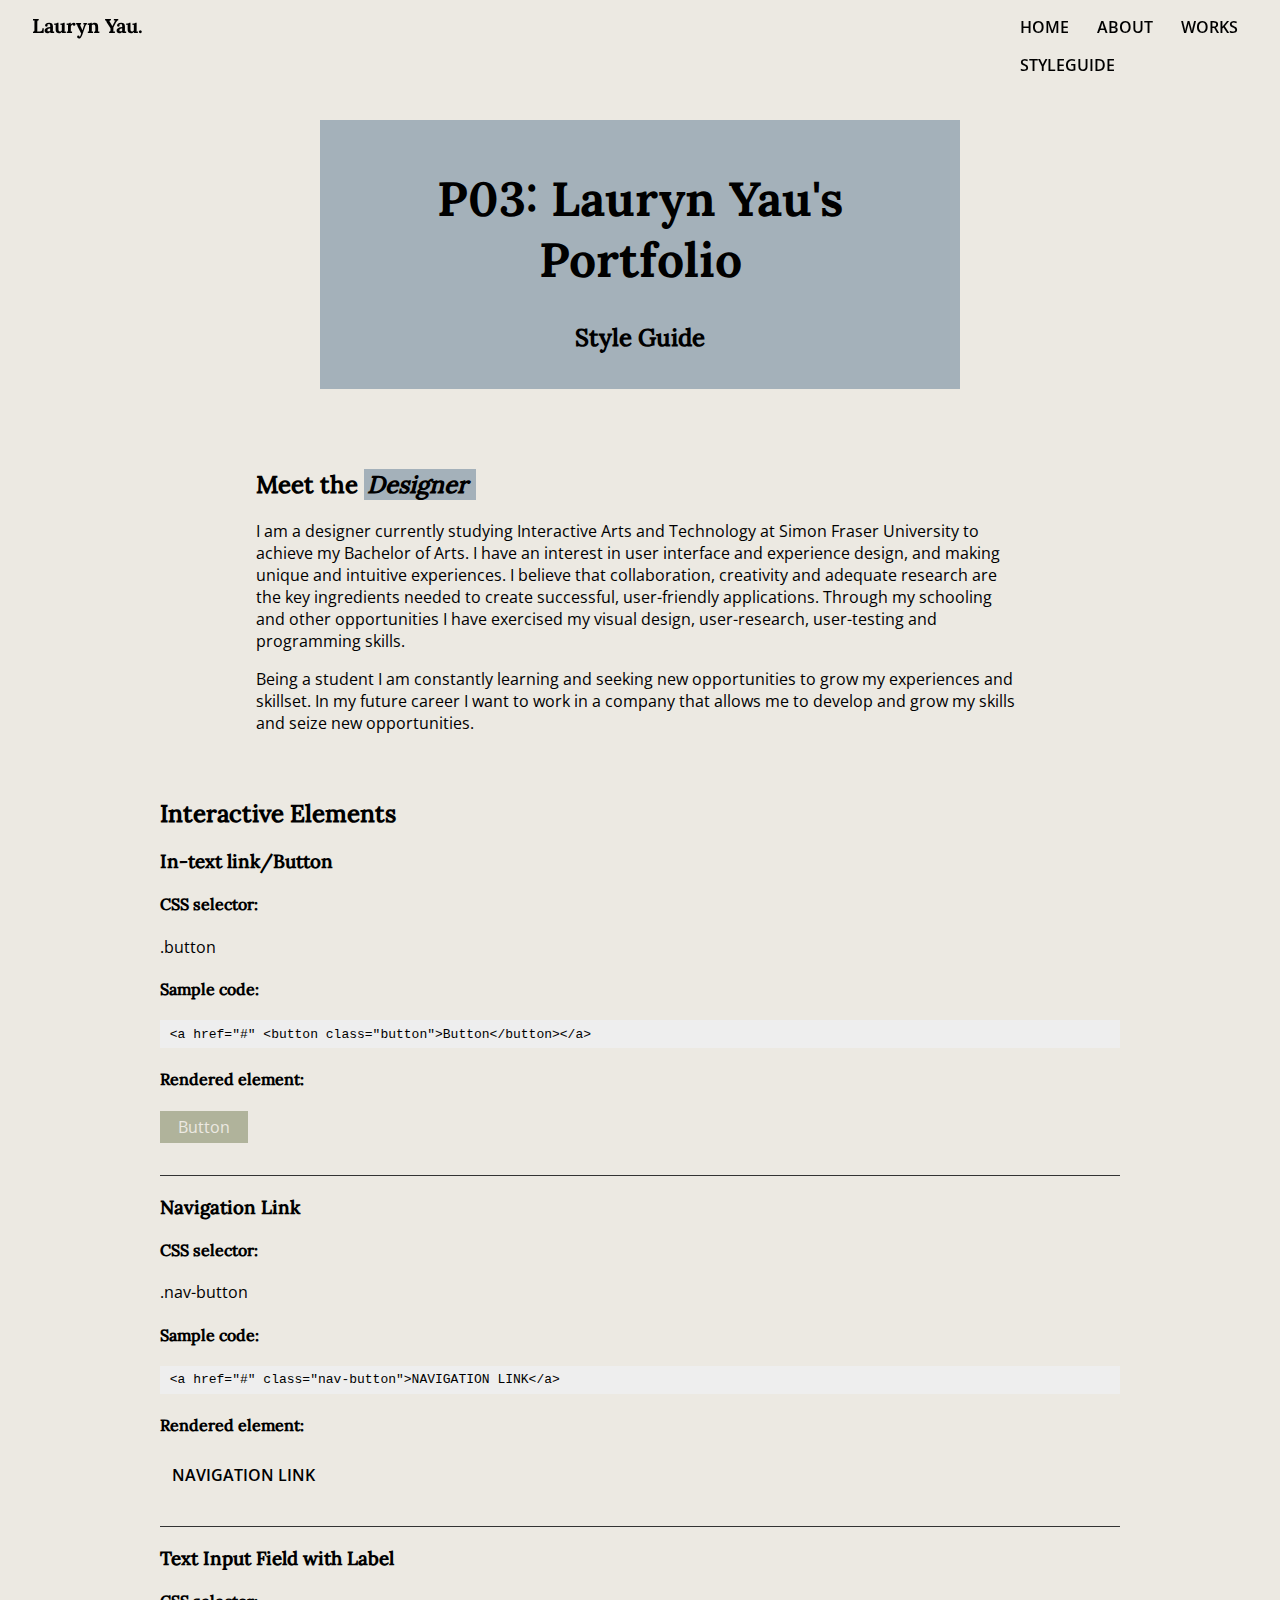
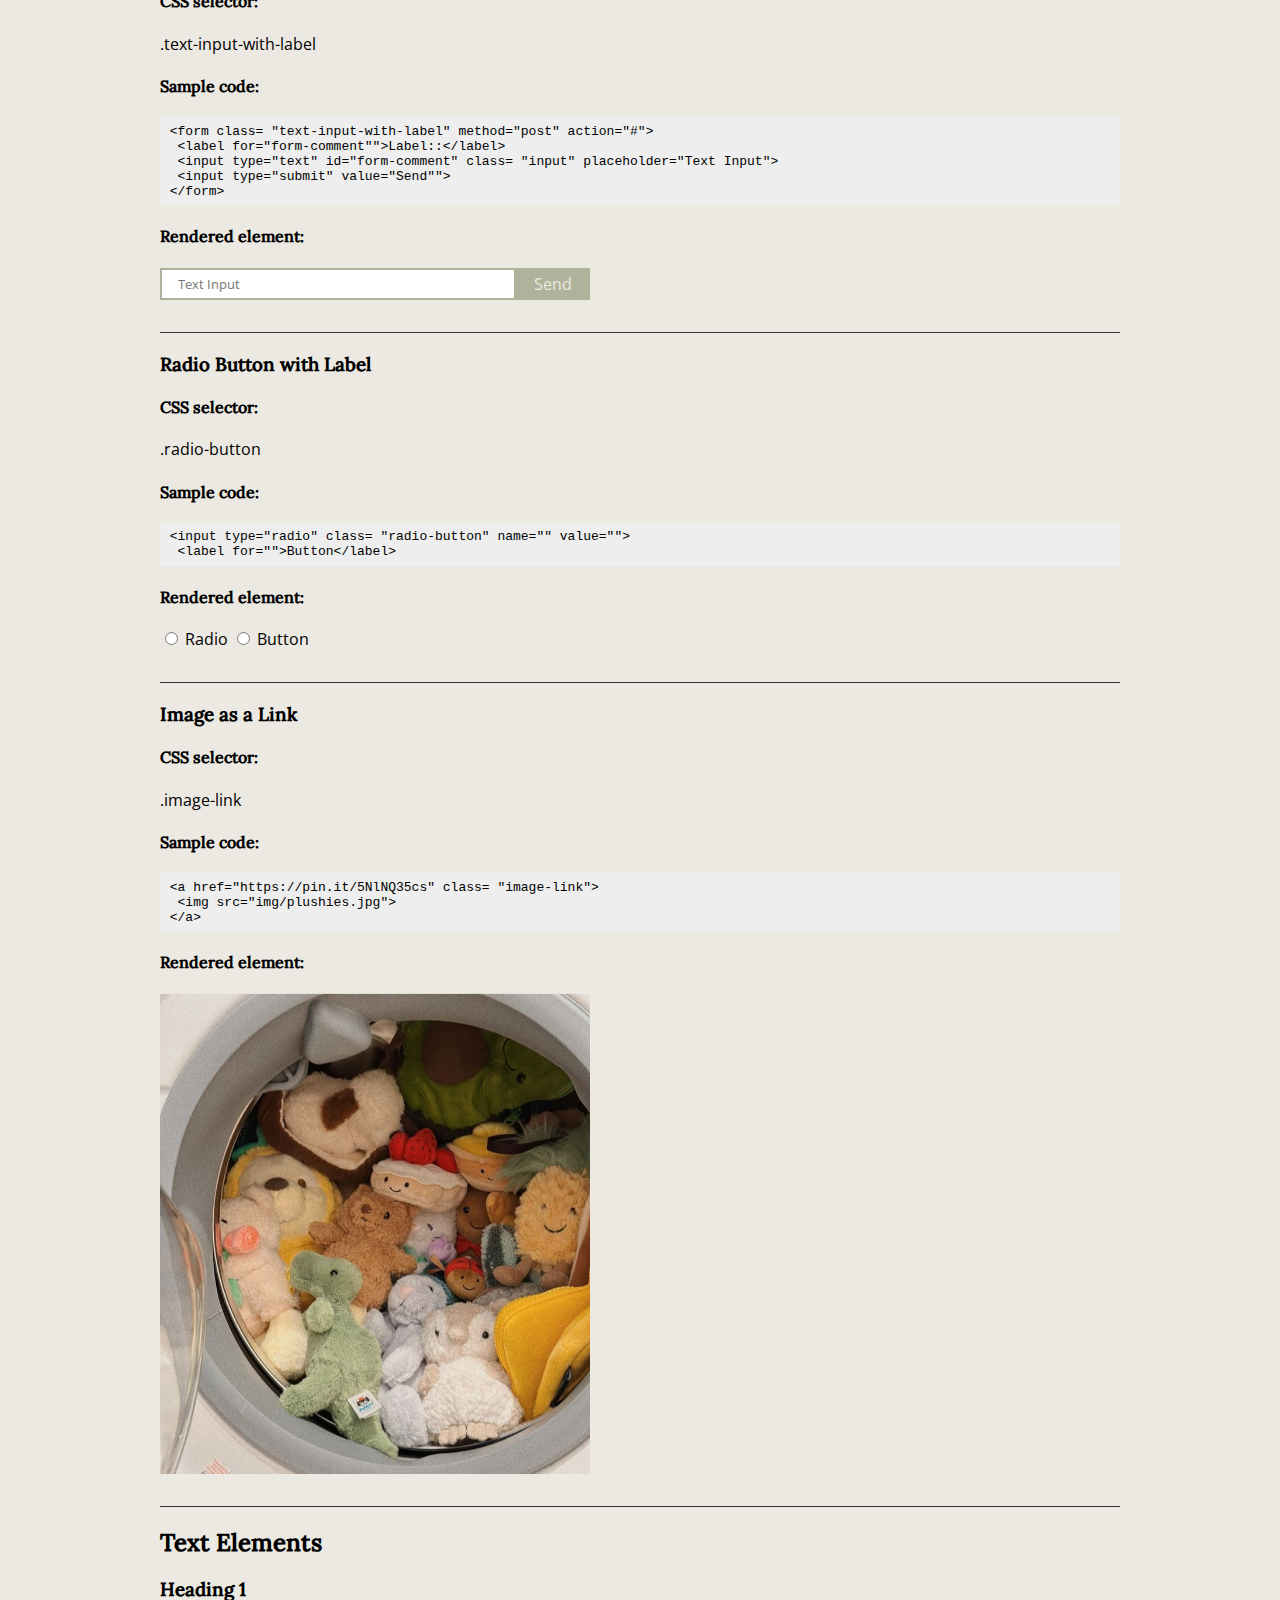
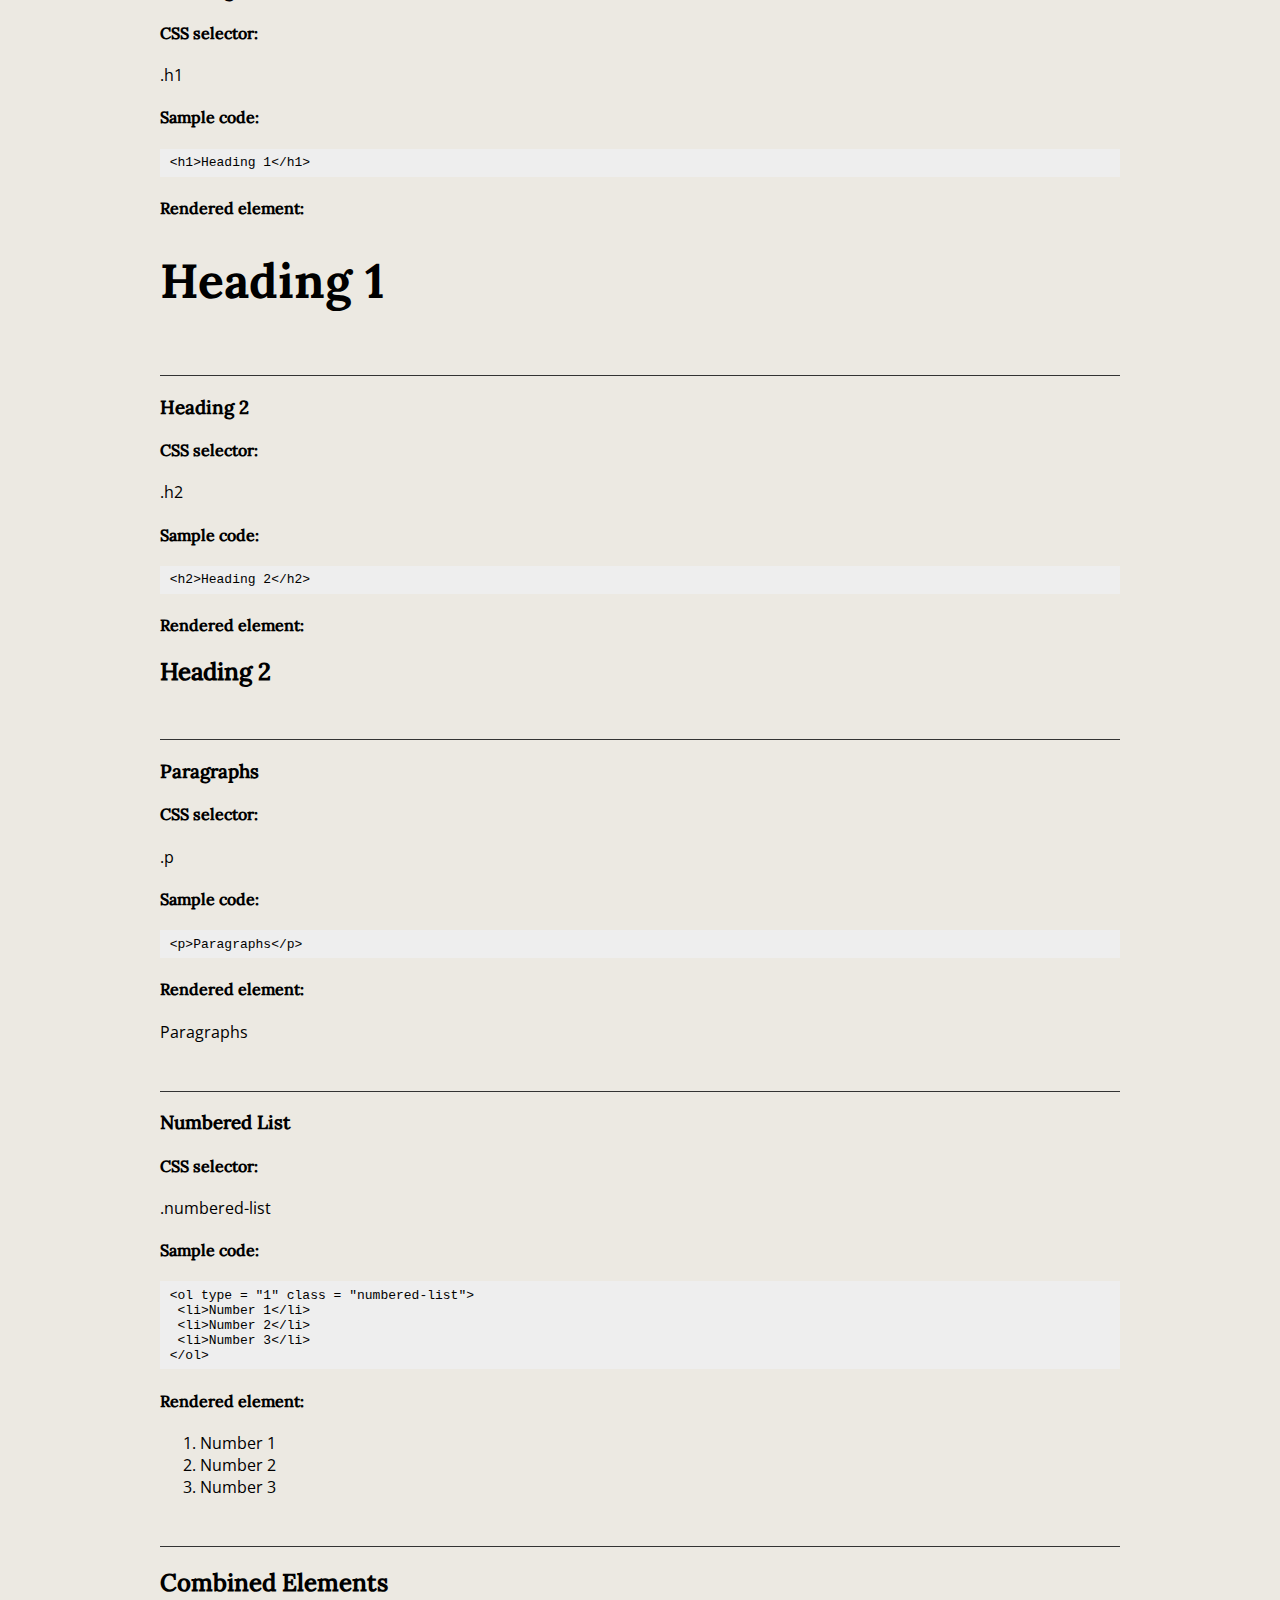
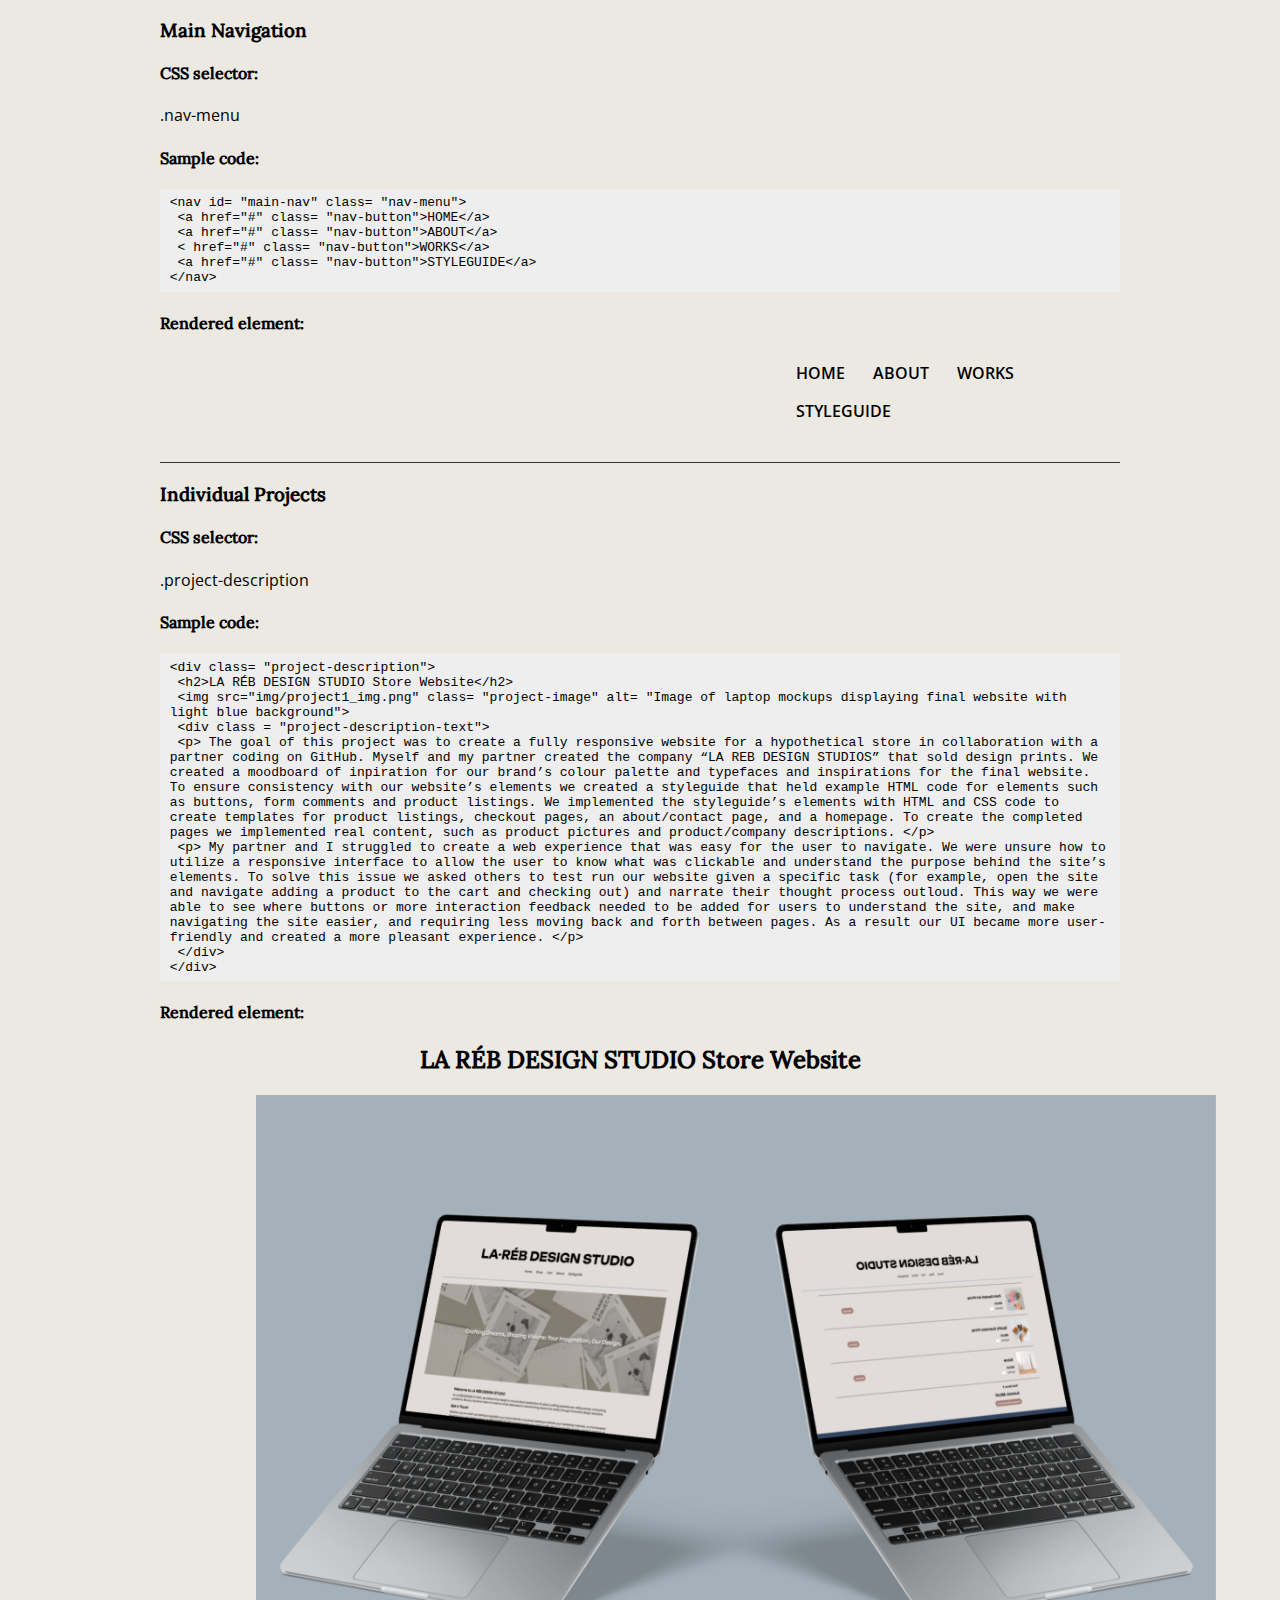
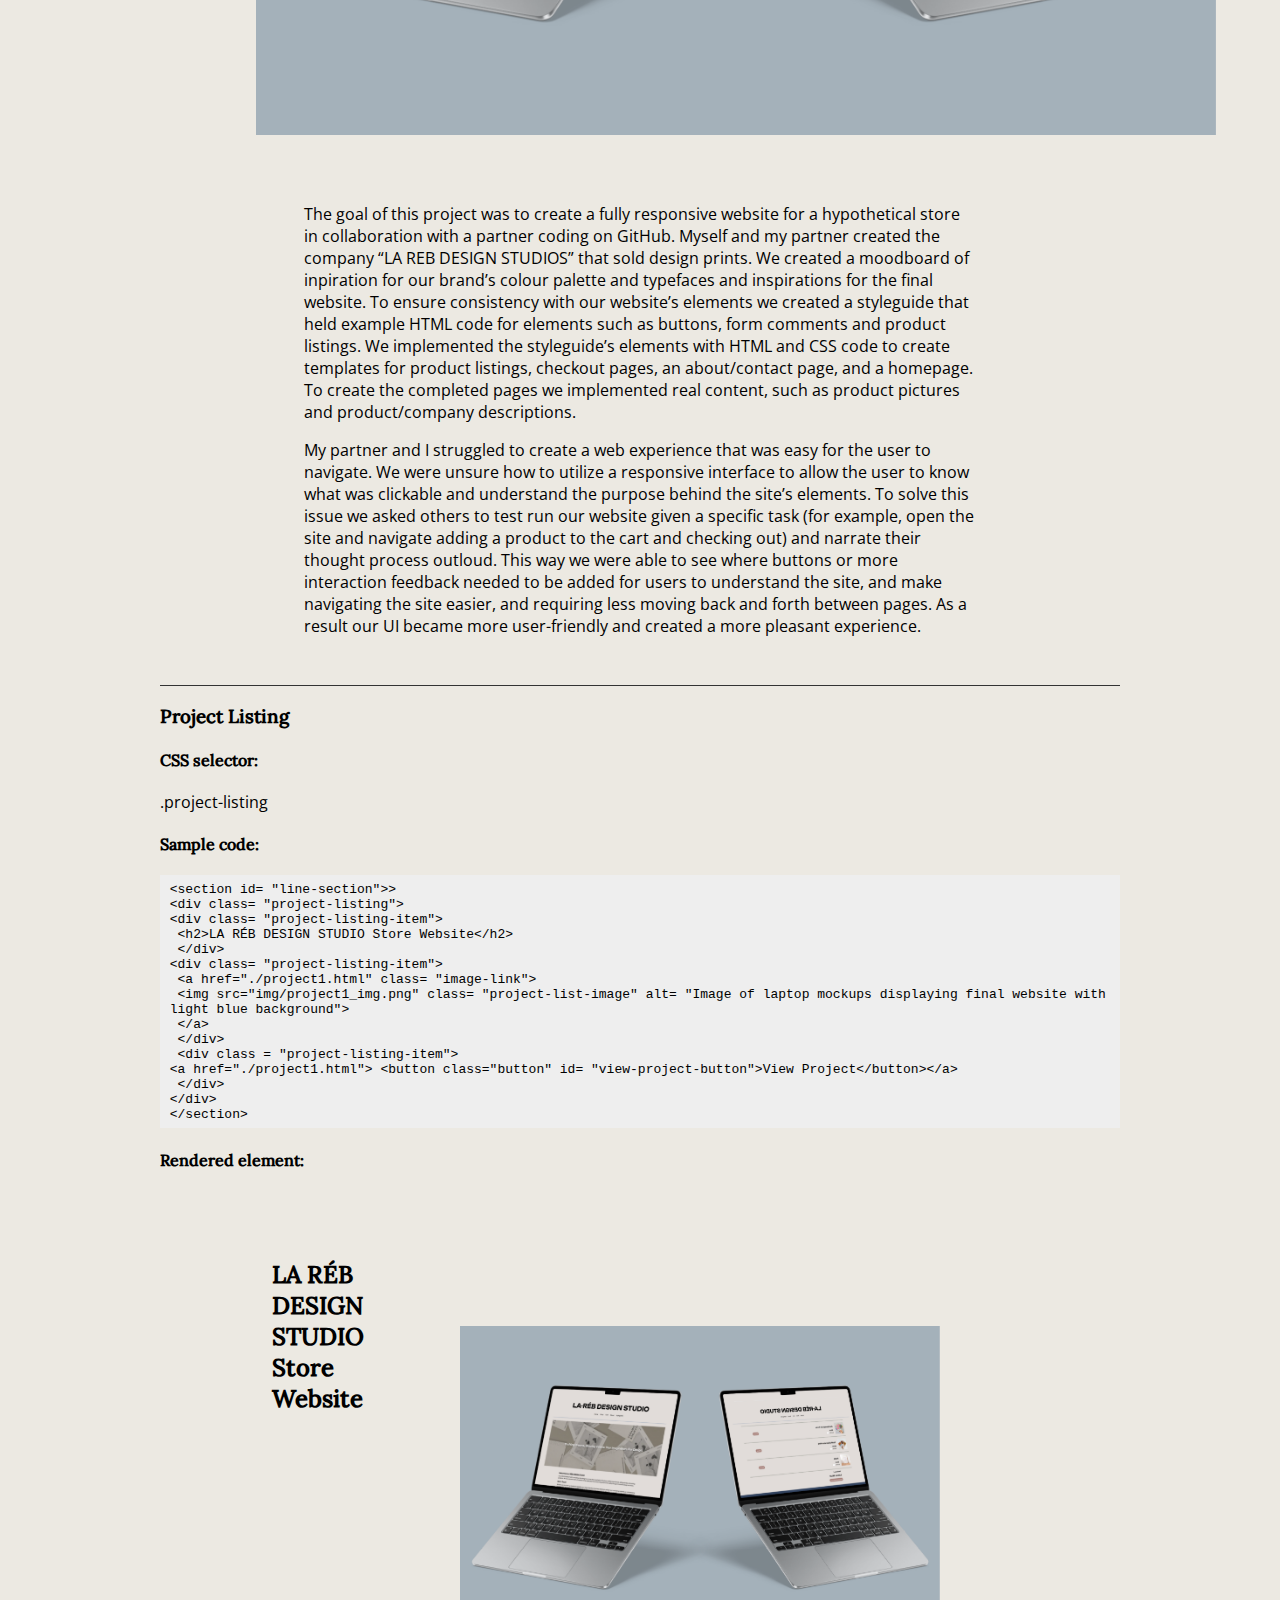
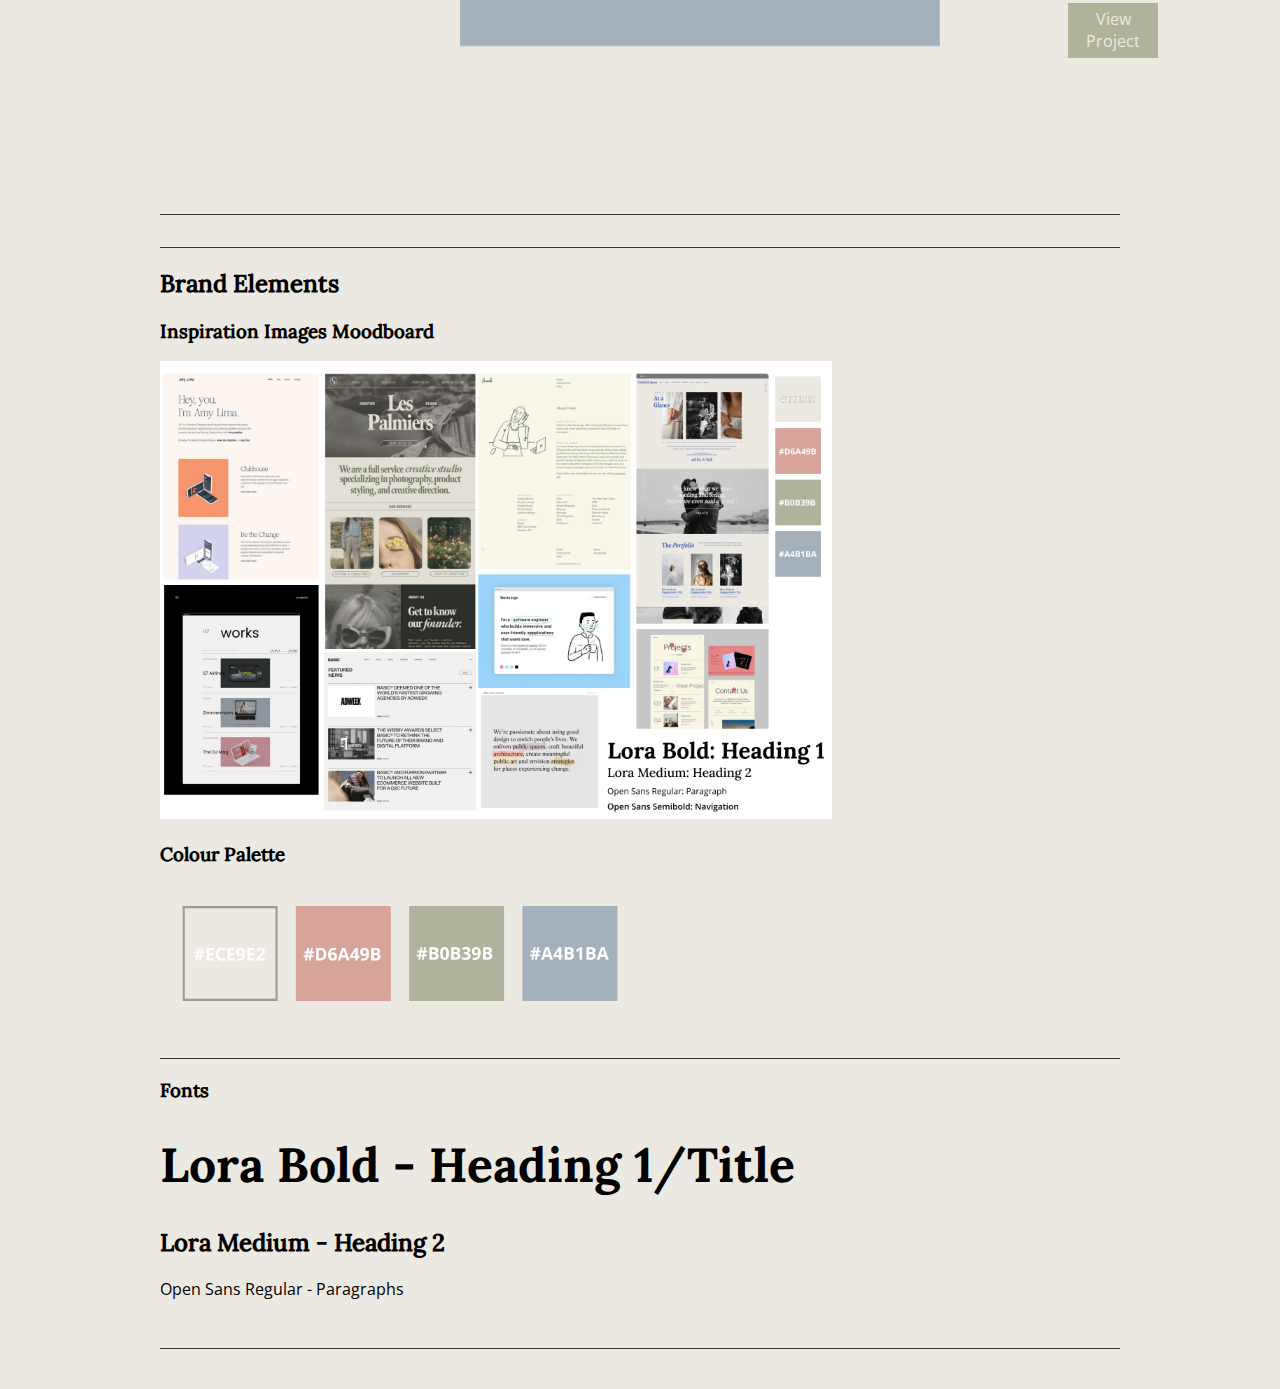
==== P03/index.html @ 173f7eaf "Uploaded completed portfolio for Check-In 1" ====
<!DOCTYPE html>

<html lang="en" xml:lang="en">

  <head>

    <meta charset="utf-8">
    <title>P03: Lauryn Yau's Styleguide</title>


    <link href="css/main.css" rel="stylesheet">
    <link href="css/fonts.css" rel="stylesheet">


  </head>

  <body>
    <header>
      <!-- Navigation, menu header -->
      <section class= "header-texts">
      <h1 class= "header-name"> Lauryn Yau.</h1>
      <nav class= "nav-menu">
        <a href="./homepage.html" class= "nav-button">HOME</a>
        <a href="./about.html" class= "nav-button">ABOUT</a>
        <a href="./project-listings.html" class= "nav-button">WORKS</a>
        <a href="./index.html" class= "nav-button">STYLEGUIDE</a>
      </nav>
      </section>

    </header>

    <div id= "title">
      <h1>P03: Lauryn Yau's Portfolio</h1>
      <h2>Style Guide</h2>
    </div>



<!-- About section (content starts) -->
<section id="about">
<h2>Meet the <mark><i>Designer</i></mark></h2>
  <p>
    I am a designer currently studying Interactive Arts and Technology at Simon Fraser University to achieve my Bachelor of Arts. I have an interest in user
    interface and experience design, and making unique and intuitive experiences. I believe that collaboration, creativity and
    adequate research are the key ingredients needed to create successful, user-friendly applications. Through my schooling and
    other opportunities I have exercised my visual design, user-research, user-testing and programming skills.
    </p>
    <p>
    Being a student I am constantly learning and seeking new opportunities to grow my experiences and skillset. In my
    future career I want to work in a company that allows me to develop and grow my skills and seize new opportunities.
  </p>

</section>

<!-- INTERACTIVE ELEMENTS SECTION // -->

    <section id="interactive_elements">
      <h2>Interactive Elements</h2>

<!-- in-text link -->
      <section id= "line-section" class= "element">
        <h3>In-text link/Button</h3>
        <h4>CSS selector:</h4>
        <p>.button</p>
        <h4>Sample code:</h4>
        <code>&lt;a href="#" &lt;button class="button"&gt;Button&lt;/button&gt;&lt;/a&gt;</code>

        <h4>Rendered element:</h4>
        <a href="#"> <button class="button">Button</button></a>

      </section>


<!-- navigation link -->
      <section id= "line-section" class= "element">

        <h3>Navigation Link</h3>

        <h4>CSS selector:</h4>
        <p>.nav-button</p>

        <h4>Sample code:</h4>
        <code>&lt;a href="#" class="nav-button"&gt;NAVIGATION LINK&lt;/a&gt;</code>

        <h4>Rendered element:</h4>
        <a href="#" class= "nav-button">NAVIGATION LINK</a>

      </section>

<!-- submit/reset buttons -->
      <!-- <section id= "line-section" class= "element">
        <h3>Submit/Reset Buttons</h3>

        <h4>CSS selector:</h4>
        <p>.button</p>
        <p>.button</p>

        <h4>Sample code:</h4>
        <code>&lt;a href="#" class="button"&gt;Submit&lt;/a&gt;</code>

        <h4>Rendered element:</h4>
        <a href="#" class= "button">Submit</a>
        <a href="#" class= "button">Reset</a>

      </section> -->

<!-- text input with submit button and label -->
      <section id= "line-section" class= "element">
        <h3>Text Input Field with Label</h3>

        <h4>CSS selector:</h4>
        <p>.text-input-with-label</p>

        <h4>Sample code:</h4>
        <code>
          &lt;form class= "text-input-with-label" method="post" action="#"&gt;
            <br>
            &nbsp;&lt;label for="form-comment""&gt;Label::&lt;/label&gt;
            <br>
            &nbsp;&lt;input type="text" id="form-comment" class= "input" placeholder="Text Input"&gt;
            <br>
            &nbsp;&lt;input type="submit" value="Send""&gt;
            <br>
          &lt;/form&gt;
      </code>


        <h4>Rendered element:</h4>
        <!-- <label for="form-comment">Leave Us a Comment:</label> -->
        <form class= "text-input" method="post" action="#">
          <input type="text" name="form-comment" class= "input" placeholder="Text Input">
          <input type="submit" class= "button" id="comment-button" value="Send">
        </form>
      </section>

<!-- radio button with label -->
      <section id= "line-section" class= "element">
        <h3>Radio Button with Label</h3>

        <h4>CSS selector:</h4>
        <p>.radio-button</p>

        <h4>Sample code:</h4>
        <code>
          &lt;input type="radio" class= "radio-button" name="" value=""&gt;<br>
          &nbsp;&lt;label for=""&gt;Button&lt;/label&gt;
      </code>
        </code>

        <h4>Rendered element:</h4>
        <input type="radio" class= "radio" name="" value="">
        <label for="">Radio</label>
        <input type="radio" class= "radio" name="" value="">
        <label for="">Button</label>

      </section>

<!-- image as a link -->
      <section id= "line-section" class= "element">
        <h3>Image as a Link</h3>

          <h4>CSS selector:</h4>
          <p>.image-link</p>

          <h4>Sample code:</h4>
          <code>
            &lt;a href="https://pin.it/5NlNQ35cs" class= "image-link"&gt;
            <br>
            &nbsp;&lt;img src="img/plushies.jpg"&gt;
            <br>
            &lt;/a&gt;
          </code>

          <h4>Rendered element:</h4>
          <a href="https://pin.it/5NlNQ35cs" class= "image-link">
            <img src="img/plushies.jpg">
          </a>

      </section>


    </section>


    <!-- TEXT ELEMENTS SECTION // -->
    <section id="text_elements">
      <h2>Text Elements</h2>

      <section id= "line-section" class="element">
        <h3>Heading 1</h3>
        <h4>CSS selector:</h4>
        <p>.h1</p>

        <h4>Sample code:</h4>
        <code>&lt;h1&gt;Heading 1&lt;/h1&gt;</code>

        <h4>Rendered element:</h4>
        <h1>Heading 1</h1>

      </section>

      <section id= "line-section" class="element">
        <h3>Heading 2</h3>
        <h4>CSS selector:</h4>
        <p>.h2</p>

        <h4>Sample code:</h4>
        <code>&lt;h2&gt;Heading 2&lt;/h2&gt;</code>

        <h4>Rendered element:</h4>
        <h2>Heading 2</h2>

      </section>


      <section id= "line-section" class="element">
        <h3>Paragraphs</h3>

        <h4>CSS selector:</h4>
        <p>.p</p>

        <h4>Sample code:</h4>
        <code>&lt;p&gt;Paragraphs&lt;/p&gt;</code>

        <h4>Rendered element:</h4>
        <p>Paragraphs</p>
      </section>

    <section id= "line-section" class="element">
      <h3>Numbered List</h3>

      <h4>CSS selector:</h4>
      <p>.numbered-list</p>

      <h4>Sample code:</h4>
      <code>
        &lt;ol type = "1" class = "numbered-list"&gt;
        <br>
        &nbsp;&lt;li&gt;Number 1&lt;/li&gt;
        <br>
        &nbsp;&lt;li&gt;Number 2&lt;/li&gt;
        <br>
        &nbsp;&lt;li&gt;Number 3&lt;/li&gt;
        <br>
        &lt;/ol&gt;
      </code>

      <h4>Rendered element:</h4>
      <ol type = "1" class = "numbered-list">
        <li>Number 1</li>
        <li>Number 2</li>
        <li>Number 3</li>
      </ol>

    </section>

  </section>
    <!-- // TEXT ELEMENTS SECTION -->


    <!-- COMBINED ELEMENTS SECTION // -->

    <section id="combined_elements">
      <h2>Combined Elements</h2>

    <!-- Your main navigation (i.e. a collection of the 'navigation link' items) -->
      <section id= "line-section" class="element">
        <h3>Main Navigation</h3>
        <h4>CSS selector:</h4>
        <p>.nav-menu</p>

        <h4>Sample code:</h4>
        <code>
          &lt;nav id= "main-nav" class= "nav-menu"&gt;
          <br>
          &nbsp;&lt;a href="#" class= "nav-button"&gt;HOME&lt;/a&gt;
          <br>
          &nbsp;&lt;a href="#" class= "nav-button"&gt;ABOUT&lt;/a&gt;
          <br>
          &nbsp;&lt; href="#" class= "nav-button"&gt;WORKS&lt;/a&gt;
          <br>
          &nbsp;&lt;a href="#" class= "nav-button"&gt;STYLEGUIDE&lt;/a&gt;
          <br>
          &lt;/nav&gt;
        </code>

        <h4>Rendered element:</h4>
        <nav id= "main-nav" class= "nav-menu">
          <a href="#" class= "nav-button">HOME</a>
          <a href="#" class= "nav-button">ABOUT</a>
          <a href="#" class= "nav-button">WORKS</a>
          <a href="#" class= "nav-button">STYLEGUIDE</a>
        </nav>

      </section>

      <!-- A product/service listing (i.e. a product name, image, cost, link to detailed description, etc) -->
      <section id= "line-section" class="element">
        <h3>Individual Projects</h3>

        <h4>CSS selector:</h4>
        <p>.project-description</p>

        <h4>Sample code:</h4>
        <code>

          &lt;div class= "project-description"&gt;
          <br>
              &nbsp;&lt;h2&gt;LA RÉB DESIGN STUDIO Store Website&lt;/h2&gt;
            <br>
            &nbsp;&lt;img src="img/project1_img.png" class= "project-image" alt= "Image of laptop mockups displaying final website with light blue background"&gt;
            <br>
            &nbsp;&lt;div class = "project-description-text"&gt;
              <br>
              &nbsp;&lt;p&gt; The goal of this project was to create a fully responsive website for a hypothetical store in collaboration with a
                partner coding on GitHub. Myself and my partner created the company “LA REB DESIGN STUDIOS” that sold design prints. We
                created a moodboard of inpiration for our brand’s colour palette and typefaces  and inspirations for the final website.
                To ensure consistency with our website’s elements we created a styleguide that held example HTML code for elements such
                as buttons, form comments and product listings. We implemented the styleguide’s elements with HTML and CSS code to create
                templates  for product listings, checkout pages, an about/contact page, and  a homepage.  To create the completed pages
                we implemented real content, such as product pictures and product/company descriptions.&nbsp;&lt;/p&gt;
              <br>
              &nbsp;&lt;p&gt; My partner and I struggled to create a web experience that was easy for the user to navigate. We were unsure how
                to utilize a responsive interface to allow the user to know what was clickable and understand the purpose behind the
                site’s elements. To solve this issue we asked others to test run our website given a specific task (for example, open
                the site and navigate adding a product to the cart and checking out) and narrate their thought process outloud.
                This way we were able to see where buttons or more interaction feedback needed to be added for users to understand
                the site, and make navigating the site easier, and requiring less moving back and forth between pages. As a result
                our UI became more user-friendly and created a more pleasant experience.&nbsp;&lt;/p&gt;
                <br>
                &nbsp;&lt;/div&gt;
                <br>
              &lt;/div&gt;

          </div>

        </code>

        <h4>Rendered element:</h4>
        <div class= "project-description">
          <h2>LA RÉB DESIGN STUDIO Store Website</h2>
          <img src="img/project1_img.png" class= "project-image" alt= "Image of laptop mockups displaying final website with light blue background">
        <div class= "project-description-text">
            <p > The goal of this project was to create a fully responsive website for a hypothetical store in collaboration with a
              partner coding on GitHub. Myself and my partner created the company “LA REB DESIGN STUDIOS” that sold design prints. We
              created a moodboard of inpiration for our brand’s colour palette and typefaces  and inspirations for the final website.
              To ensure consistency with our website’s elements we created a styleguide that held example HTML code for elements such
              as buttons, form comments and product listings. We implemented the styleguide’s elements with HTML and CSS code to create
              templates  for product listings, checkout pages, an about/contact page, and  a homepage.  To create the completed pages
              we implemented real content, such as product pictures and product/company descriptions.
            </p>
            <p > My partner and I struggled to create a web experience that was easy for the user to navigate. We were unsure how
              to utilize a responsive interface to allow the user to know what was clickable and understand the purpose behind the
              site’s elements. To solve this issue we asked others to test run our website given a specific task (for example, open
              the site and navigate adding a product to the cart and checking out) and narrate their thought process outloud.
              This way we were able to see where buttons or more interaction feedback needed to be added for users to understand
              the site, and make navigating the site easier, and requiring less moving back and forth between pages. As a result
              our UI became more user-friendly and created a more pleasant experience.
            </p>
          </div>
        </div>

      </section>

      <section id= "line-section" class="element">
        <h3>Project Listing</h3>

        <h4>CSS selector:</h4>
        <p>.project-listing</p>

        <h4>Sample code:</h4>
        <code>
          &lt;section id= "line-section">&gt;
          <br>
          &lt;div class= "project-listing"&gt;
          <br>
          &lt;div class= "project-listing-item"&gt;
          <br>
              &nbsp;&lt;h2&gt;LA RÉB DESIGN STUDIO Store Website&lt;/h2&gt;
            <br>
            &nbsp;&lt;/div&gt;
            <br>
            &lt;div class= "project-listing-item"&gt;
            <br>
              &nbsp;&lt;a href="./project1.html" class= "image-link"&gt;
            <br>
            &nbsp;&lt;img src="img/project1_img.png" class= "project-list-image" alt= "Image of laptop mockups displaying final website with light blue background"&gt;
            <br>
            &nbsp;&lt;/a&gt;
            <br>
            &nbsp;&lt;/div&gt;
            <br>
            &nbsp;&lt;div class = "project-listing-item"&gt;
              <br>
              &lt;a href="./project1.html"&gt; &lt;button class="button" id= "view-project-button"&gt;View Project&lt;/button&gt;&lt;/a&gt;
                <br>
                &nbsp;&lt;/div&gt;
                <br>
              &lt;/div&gt;
              <br>
              &lt;/section&gt;

          </div>

        </code>

        <h4>Rendered element:</h4>
        <section id= "line-section">
          <div class= "project-listing">
            <div class= "project-listing-item">
            <h2 id= "project-title">LA RÉB DESIGN STUDIO Store Website</h2>
          </div>
          <div class= "project-listing-item">
            <a href="./project1.html" class= "image-link">
              <img src="img/project1_img.png" class= "project-list-image" alt= "Image of laptop mockups displaying final website with light blue background">
            </a>
          </div>
          <div class = "project-listing-item">
            <a href="./project1.html"> <button class="button" id= "view-project-button">View Project</button></a>
          </div>
          </div>
        </section>


    </section>
    <!-- // COMBINED ELEMENTS SECTION -->

    <section id="brand-elements">
      <h2>Brand Elements</h2>
      <section class="element">

        <h3>Inspiration Images Moodboard</h3>
          <img src="img/inspo-moodboard.png" alt= "Moodboard of inspiration images, colour palettes and texts" class= "moodboard">

      </section>

      <section id= "line-section" class="element">

        <h3>Colour Palette</h3>
          <img src="img/colour-palette.png" alt= "Colour palette and HEX codes (cream, pastel pink, green and blue)" class= "colour-palette">

      </section>

      <section id= "line-section" class="element">

        <h3>Fonts</h3>
          <h1> Lora Bold - Heading 1/Title </h1>
          <h2> Lora Medium - Heading 2 </h2>
          <p> Open Sans Regular - Paragraphs </p>

      </section>

    </section>

  </body>
  <!-- <footer>
        <div class="footer-container">
          <div class= "footer-element">
            <h1 id="footer-title">P03: Portfolio</h1>
          </div>
      <div class="footer-element" id="nav-footer">
        <h3 id="nav-title-footer">NAVIGATION</h3>
        <nav id= "main-nav" class= "nav-menu">
          <a href="#" class= "nav-button">HOME</a>
          <a href="#" class= "nav-button">ABOUT</a>
          <a href="#" class= "nav-button">PROJECTS</a>
        </nav>
      <! </div> -->
        <!-- <div class= "footer-element" id="comment-footer">
        <form class= "text-input-with-label" method="post" action="#">
          <label for="form-comment" id="footer-comment-label">Tell Us How We're Doing:</label> <br>
          <input type="text" id="form-comment" class= "input" placeholder="Type your message here...">
          <input type="submit" class= "input-button" value="Send">
        </form>
      </div>
    </div>
  </div>
      </footer> -->

      </html>
---- P03/css/main.css ----
body {
  padding: 2rem;
  background-color: #ECE9E2;
  margin-left: 10%;
  margin-right: 10%;
}

header {
  position: fixed;
  top: 0;
  left: 0;
  right: 0;
  display: inline-block;
}

section {
  /* margin: 1em 0;
  padding: 0.5em 0;
  border-top: 1px solid #333; */
}

#line-section {
  padding-bottom: 2rem;;
  border-bottom: 1px solid #333;
}

#title {
  margin: 10rem;
  margin-top: 5rem;
  margin-bottom: 5rem;
  text-align: center;
  background-color: #A4B1BA;
  padding: 1rem;
}

h1 {
  font-family: "Lora-Bold";
  font-size: 3rem;
}

h2 {
  font-family: "Lora-Medium";
}

h3 {
  font-family: "Lora-Medium";
}

h4 {
  font-family: "Lora-Medium";
}

 p {
  margin-top: 0;
  font-family: "OpenSans";
}

mark {
  background: #A4B1BA;
  padding-right: 0.5rem;
  padding-left: 0.2rem;
}

 code {
  background-color: #EEE;
  padding: 0.5em 0.75em;
  display: block;
}


/*
  INTERACTIVE ELEMENTS -------------------
*/

.button {
    font-family: "OpenSans";
    display: inline-block;
    background-color: #B0B39B;
    color: #ECE9E2;
    padding-left: 1rem;
    padding-right: 1rem;
    padding-top: 0.2rem;
    padding-bottom: 0.2rem;
    text-decoration: none;
    transition-property: background-color;
    transition-duration: 0.5s;
    border: 0;
    font-size: 1rem;
    border: 0.15rem solid #B0B39B
}

.button:hover {
  background-color: #ECE9E2;
  color: #B0B39B;
  border: 0.15rem solid #B0B39B
}

.button:focus {
  background-color: #5A5C46;
}

/* Form/Comment Elements */

.input {
  max-width: 60rem;
  min-width: 20rem;
  font-family: "OpenSans";
  padding-left: 1rem;
  padding-right: 1rem;
  padding-top: 0.3rem;
  padding-bottom: 0.3rem;
  border: 0.15rem solid #B0B39B;
  flex:1;
  transition-property: background-color;
  transition-duration: 0.5s;
  display: block;
}

/* .input:hover {
  background-color: #B0B39B;
} */

/* .input:focus{
  outline: 0.rem solid #B0B39B;
} */

#comment-button {
  margin: 0rem;;
}

label {
  font-family: "OpenSans";
}

.text-input{
  display: flex;
  align-items: center;
  max-width: 20rem;
}

/* Styling for the navigation buttons */

.header-name {
  margin-left: 2rem;
  display: flex;
  font-size: 1.25rem;
  min-width: 9rem;
}

.nav-button {
  display: inline-block;
  padding: 0.5em 0.75em;
  color: black;
  font-family: "OpenSans-Semibold";
  /* background-color: #333; */
  border-radius: 0.25em;
  text-decoration: none;
  -webkit-transition: background-color 0.5s ease-out;
  transition: background-color 0.5s ease-out;
}

.nav-button:hover, .nav-button:focus {
  color: #999;
}

.nav-menu {
  margin-left: 65%;
  margin-top: 0.5rem;
}

.header-texts {
  display: flex;
}

/* Image Links */

.image-link {
  max-width: 50rem;
  max-height: 50rem;
}

/* Referenced from https://www.30secondsofcode.org/css/s/image-overlay-hover/ */
.image-link * {
  box-sizing: border-box;
  transition: all 0.45s ease;
}

.image-link img {
  vertical-align: top;
  backface-visibility: hidden;
  max-width: 30rem;
  max-height: 30rem;
}

.image-link:hover > img {
  opacity: 0.5;
}

.image-link:focus {
  /* Referenced from https://www.tutorialspoint.com/how-to-darken-an-image-using-css */
  filter: brightness(70%);
}

 /* Images */

 .colour-palette {
   max-width: 50%;
 }

 .moodboard {
   max-width: 70%;
 }

/*
  TEXT ELEMENTS -------------------
*/


.radio-button {
  font-family: "OpenSans";
}

li {
  font-family: "OpenSans";
}

/*
  COMBINED ELEMENTS -------------------
*/
.project-description {
  text-align: center;
}

.project-description-text {
  max-width: 60rem;
  text-align: left;
  margin-left: 15%;
  margin-right: 15%;
}

.project-image {
  margin-bottom: 4rem;
  margin-left: 10%;
  margin-right: 10%;
  width: 60rem;
  height: 40rem;
}

.project-listing {
  margin-right: 2rem;
  margin-left: 4rem;
  display: flex;
  align-items: center;
  align-self: center;
  align-content: center;
}

.project-listing-item {
  align-items: center;
  margin: 3rem;
  display: flex;
  width: 30rem;
}

.project-list-image {
  width: 30rem;
  height: 20rem;
}

/*
  SECTION ID'S -------------------
*/

#about {
  max-width: 70rem;
  margin-bottom: 4rem;
  margin-left: 10%;
  margin-right: 10%;
}

#project-title {
  margin-bottom: 20rem;
  max-width: 10rem;
}

#view-project-button {
  margin-top: 18rem;
  margin-left: 2rem;
}
---- P03/css/fonts.css ----
@font-face {
	font-family: 'OpenSans';
	font-weight: normal;
	font-style: normal;
	src: url('../fonts/OpenSans-Regular.ttf') format('truetype');
}

@font-face {
	font-family: 'OpenSans-Semibold';
	font-weight: normal;
	font-style: normal;
	src: url('../fonts/OpenSans-SemiBold.ttf') format('truetype');
}

@font-face {
	font-family: 'Lora-Bold';
	font-weight: normal;
	font-style: normal;
	src: url('../fonts/Lora-Bold.ttf') format('truetype');
}

@font-face {
	font-family: 'Lora-Medium';
	font-weight: normal;
	font-style: normal;
	src: url('../fonts/Lora-Medium.ttf') format('truetype');
}
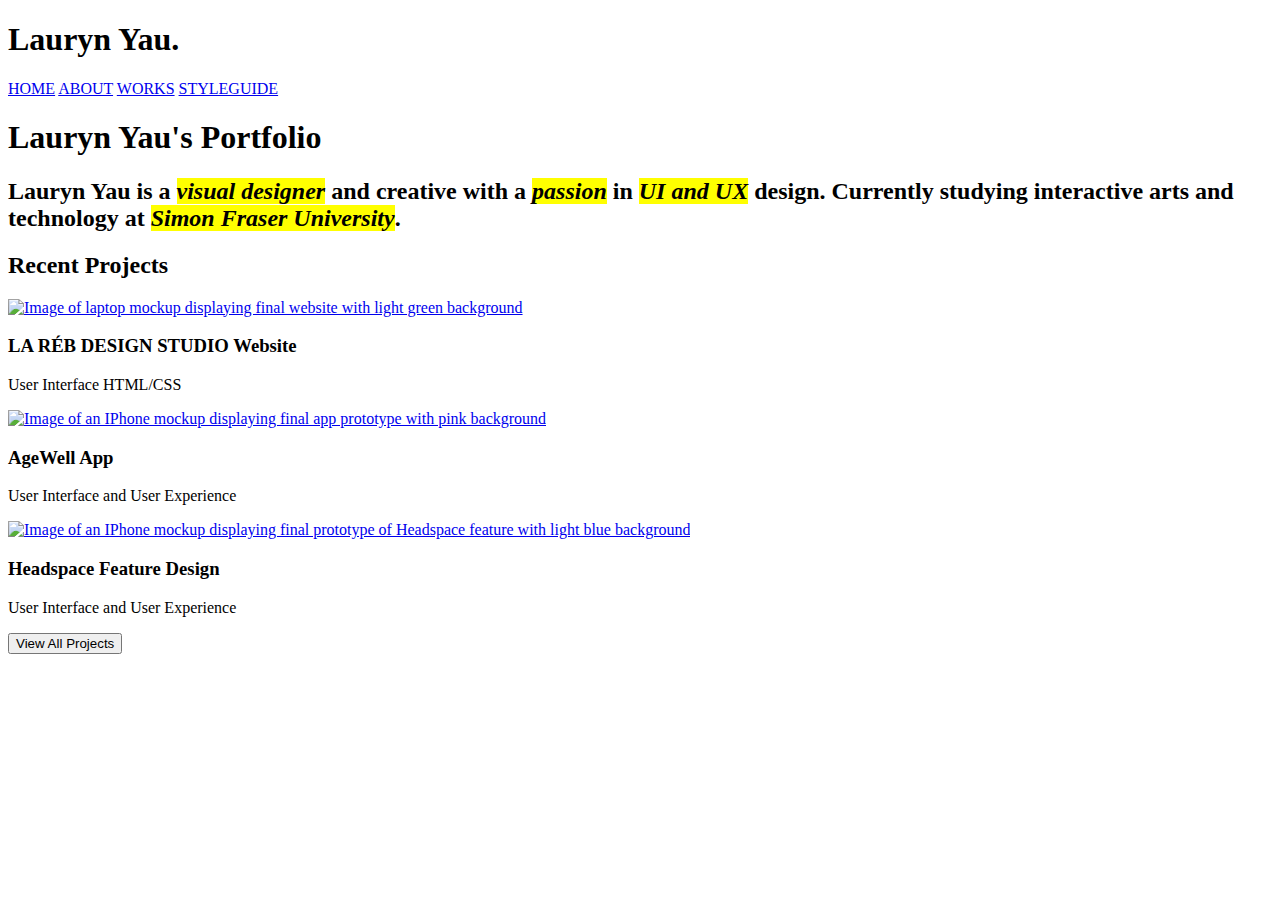
==== commit f09b1ceb: "Completed HTML files for final hand in" ====
--- a/P03/index.html
+++ b/P03/index.html
@@ -1,480 +1,78 @@
-<!DOCTYPE html>
-
-<html lang="en" xml:lang="en">
-
-  <head>
-
-    <meta charset="utf-8">
-    <title>P03: Lauryn Yau's Styleguide</title>
-
-
-    <link href="css/main.css" rel="stylesheet">
-    <link href="css/fonts.css" rel="stylesheet">
-
-
-  </head>
-
-  <body>
-    <header>
-      <!-- Navigation, menu header -->
-      <section class= "header-texts">
-      <h1 class= "header-name"> Lauryn Yau.</h1>
-      <nav class= "nav-menu">
-        <a href="./homepage.html" class= "nav-button">HOME</a>
-        <a href="./about.html" class= "nav-button">ABOUT</a>
-        <a href="./project-listings.html" class= "nav-button">WORKS</a>
-        <a href="./index.html" class= "nav-button">STYLEGUIDE</a>
-      </nav>
-      </section>
-
-    </header>
-
-    <div id= "title">
-      <h1>P03: Lauryn Yau's Portfolio</h1>
-      <h2>Style Guide</h2>
-    </div>
-
-
-
-<!-- About section (content starts) -->
-<section id="about">
-<h2>Meet the <mark><i>Designer</i></mark></h2>
-  <p>
-    I am a designer currently studying Interactive Arts and Technology at Simon Fraser University to achieve my Bachelor of Arts. I have an interest in user
-    interface and experience design, and making unique and intuitive experiences. I believe that collaboration, creativity and
-    adequate research are the key ingredients needed to create successful, user-friendly applications. Through my schooling and
-    other opportunities I have exercised my visual design, user-research, user-testing and programming skills.
-    </p>
-    <p>
-    Being a student I am constantly learning and seeking new opportunities to grow my experiences and skillset. In my
-    future career I want to work in a company that allows me to develop and grow my skills and seize new opportunities.
-  </p>
-
-</section>
-
-<!-- INTERACTIVE ELEMENTS SECTION // -->
-
-    <section id="interactive_elements">
-      <h2>Interactive Elements</h2>
-
-<!-- in-text link -->
-      <section id= "line-section" class= "element">
-        <h3>In-text link/Button</h3>
-        <h4>CSS selector:</h4>
-        <p>.button</p>
-        <h4>Sample code:</h4>
-        <code>&lt;a href="#" &lt;button class="button"&gt;Button&lt;/button&gt;&lt;/a&gt;</code>
-
-        <h4>Rendered element:</h4>
-        <a href="#"> <button class="button">Button</button></a>
-
-      </section>
-
-
-<!-- navigation link -->
-      <section id= "line-section" class= "element">
-
-        <h3>Navigation Link</h3>
-
-        <h4>CSS selector:</h4>
-        <p>.nav-button</p>
-
-        <h4>Sample code:</h4>
-        <code>&lt;a href="#" class="nav-button"&gt;NAVIGATION LINK&lt;/a&gt;</code>
-
-        <h4>Rendered element:</h4>
-        <a href="#" class= "nav-button">NAVIGATION LINK</a>
-
-      </section>
-
-<!-- submit/reset buttons -->
-      <!-- <section id= "line-section" class= "element">
-        <h3>Submit/Reset Buttons</h3>
-
-        <h4>CSS selector:</h4>
-        <p>.button</p>
-        <p>.button</p>
-
-        <h4>Sample code:</h4>
-        <code>&lt;a href="#" class="button"&gt;Submit&lt;/a&gt;</code>
-
-        <h4>Rendered element:</h4>
-        <a href="#" class= "button">Submit</a>
-        <a href="#" class= "button">Reset</a>
-
-      </section> -->
-
-<!-- text input with submit button and label -->
-      <section id= "line-section" class= "element">
-        <h3>Text Input Field with Label</h3>
-
-        <h4>CSS selector:</h4>
-        <p>.text-input-with-label</p>
-
-        <h4>Sample code:</h4>
-        <code>
-          &lt;form class= "text-input-with-label" method="post" action="#"&gt;
-            <br>
-            &nbsp;&lt;label for="form-comment""&gt;Label::&lt;/label&gt;
-            <br>
-            &nbsp;&lt;input type="text" id="form-comment" class= "input" placeholder="Text Input"&gt;
-            <br>
-            &nbsp;&lt;input type="submit" value="Send""&gt;
-            <br>
-          &lt;/form&gt;
-      </code>
-
-
-        <h4>Rendered element:</h4>
-        <!-- <label for="form-comment">Leave Us a Comment:</label> -->
-        <form class= "text-input" method="post" action="#">
-          <input type="text" name="form-comment" class= "input" placeholder="Text Input">
-          <input type="submit" class= "button" id="comment-button" value="Send">
-        </form>
-      </section>
-
-<!-- radio button with label -->
-      <section id= "line-section" class= "element">
-        <h3>Radio Button with Label</h3>
-
-        <h4>CSS selector:</h4>
-        <p>.radio-button</p>
-
-        <h4>Sample code:</h4>
-        <code>
-          &lt;input type="radio" class= "radio-button" name="" value=""&gt;<br>
-          &nbsp;&lt;label for=""&gt;Button&lt;/label&gt;
-      </code>
-        </code>
-
-        <h4>Rendered element:</h4>
-        <input type="radio" class= "radio" name="" value="">
-        <label for="">Radio</label>
-        <input type="radio" class= "radio" name="" value="">
-        <label for="">Button</label>
-
-      </section>
-
-<!-- image as a link -->
-      <section id= "line-section" class= "element">
-        <h3>Image as a Link</h3>
-
-          <h4>CSS selector:</h4>
-          <p>.image-link</p>
-
-          <h4>Sample code:</h4>
-          <code>
-            &lt;a href="https://pin.it/5NlNQ35cs" class= "image-link"&gt;
-            <br>
-            &nbsp;&lt;img src="img/plushies.jpg"&gt;
-            <br>
-            &lt;/a&gt;
-          </code>
-
-          <h4>Rendered element:</h4>
-          <a href="https://pin.it/5NlNQ35cs" class= "image-link">
-            <img src="img/plushies.jpg">
-          </a>
-
-      </section>
-
-
-    </section>
-
-
-    <!-- TEXT ELEMENTS SECTION // -->
-    <section id="text_elements">
-      <h2>Text Elements</h2>
-
-      <section id= "line-section" class="element">
-        <h3>Heading 1</h3>
-        <h4>CSS selector:</h4>
-        <p>.h1</p>
-
-        <h4>Sample code:</h4>
-        <code>&lt;h1&gt;Heading 1&lt;/h1&gt;</code>
-
-        <h4>Rendered element:</h4>
-        <h1>Heading 1</h1>
-
-      </section>
-
-      <section id= "line-section" class="element">
-        <h3>Heading 2</h3>
-        <h4>CSS selector:</h4>
-        <p>.h2</p>
-
-        <h4>Sample code:</h4>
-        <code>&lt;h2&gt;Heading 2&lt;/h2&gt;</code>
-
-        <h4>Rendered element:</h4>
-        <h2>Heading 2</h2>
-
-      </section>
-
-
-      <section id= "line-section" class="element">
-        <h3>Paragraphs</h3>
-
-        <h4>CSS selector:</h4>
-        <p>.p</p>
-
-        <h4>Sample code:</h4>
-        <code>&lt;p&gt;Paragraphs&lt;/p&gt;</code>
-
-        <h4>Rendered element:</h4>
-        <p>Paragraphs</p>
-      </section>
-
-    <section id= "line-section" class="element">
-      <h3>Numbered List</h3>
-
-      <h4>CSS selector:</h4>
-      <p>.numbered-list</p>
-
-      <h4>Sample code:</h4>
-      <code>
-        &lt;ol type = "1" class = "numbered-list"&gt;
-        <br>
-        &nbsp;&lt;li&gt;Number 1&lt;/li&gt;
-        <br>
-        &nbsp;&lt;li&gt;Number 2&lt;/li&gt;
-        <br>
-        &nbsp;&lt;li&gt;Number 3&lt;/li&gt;
-        <br>
-        &lt;/ol&gt;
-      </code>
-
-      <h4>Rendered element:</h4>
-      <ol type = "1" class = "numbered-list">
-        <li>Number 1</li>
-        <li>Number 2</li>
-        <li>Number 3</li>
-      </ol>
-
-    </section>
-
-  </section>
-    <!-- // TEXT ELEMENTS SECTION -->
-
-
-    <!-- COMBINED ELEMENTS SECTION // -->
-
-    <section id="combined_elements">
-      <h2>Combined Elements</h2>
-
-    <!-- Your main navigation (i.e. a collection of the 'navigation link' items) -->
-      <section id= "line-section" class="element">
-        <h3>Main Navigation</h3>
-        <h4>CSS selector:</h4>
-        <p>.nav-menu</p>
-
-        <h4>Sample code:</h4>
-        <code>
-          &lt;nav id= "main-nav" class= "nav-menu"&gt;
-          <br>
-          &nbsp;&lt;a href="#" class= "nav-button"&gt;HOME&lt;/a&gt;
-          <br>
-          &nbsp;&lt;a href="#" class= "nav-button"&gt;ABOUT&lt;/a&gt;
-          <br>
-          &nbsp;&lt; href="#" class= "nav-button"&gt;WORKS&lt;/a&gt;
-          <br>
-          &nbsp;&lt;a href="#" class= "nav-button"&gt;STYLEGUIDE&lt;/a&gt;
-          <br>
-          &lt;/nav&gt;
-        </code>
-
-        <h4>Rendered element:</h4>
-        <nav id= "main-nav" class= "nav-menu">
-          <a href="#" class= "nav-button">HOME</a>
-          <a href="#" class= "nav-button">ABOUT</a>
-          <a href="#" class= "nav-button">WORKS</a>
-          <a href="#" class= "nav-button">STYLEGUIDE</a>
-        </nav>
-
-      </section>
-
-      <!-- A product/service listing (i.e. a product name, image, cost, link to detailed description, etc) -->
-      <section id= "line-section" class="element">
-        <h3>Individual Projects</h3>
-
-        <h4>CSS selector:</h4>
-        <p>.project-description</p>
-
-        <h4>Sample code:</h4>
-        <code>
-
-          &lt;div class= "project-description"&gt;
-          <br>
-              &nbsp;&lt;h2&gt;LA RÉB DESIGN STUDIO Store Website&lt;/h2&gt;
-            <br>
-            &nbsp;&lt;img src="img/project1_img.png" class= "project-image" alt= "Image of laptop mockups displaying final website with light blue background"&gt;
-            <br>
-            &nbsp;&lt;div class = "project-description-text"&gt;
-              <br>
-              &nbsp;&lt;p&gt; The goal of this project was to create a fully responsive website for a hypothetical store in collaboration with a
-                partner coding on GitHub. Myself and my partner created the company “LA REB DESIGN STUDIOS” that sold design prints. We
-                created a moodboard of inpiration for our brand’s colour palette and typefaces  and inspirations for the final website.
-                To ensure consistency with our website’s elements we created a styleguide that held example HTML code for elements such
-                as buttons, form comments and product listings. We implemented the styleguide’s elements with HTML and CSS code to create
-                templates  for product listings, checkout pages, an about/contact page, and  a homepage.  To create the completed pages
-                we implemented real content, such as product pictures and product/company descriptions.&nbsp;&lt;/p&gt;
-              <br>
-              &nbsp;&lt;p&gt; My partner and I struggled to create a web experience that was easy for the user to navigate. We were unsure how
-                to utilize a responsive interface to allow the user to know what was clickable and understand the purpose behind the
-                site’s elements. To solve this issue we asked others to test run our website given a specific task (for example, open
-                the site and navigate adding a product to the cart and checking out) and narrate their thought process outloud.
-                This way we were able to see where buttons or more interaction feedback needed to be added for users to understand
-                the site, and make navigating the site easier, and requiring less moving back and forth between pages. As a result
-                our UI became more user-friendly and created a more pleasant experience.&nbsp;&lt;/p&gt;
-                <br>
-                &nbsp;&lt;/div&gt;
-                <br>
-              &lt;/div&gt;
-
-          </div>
-
-        </code>
-
-        <h4>Rendered element:</h4>
-        <div class= "project-description">
-          <h2>LA RÉB DESIGN STUDIO Store Website</h2>
-          <img src="img/project1_img.png" class= "project-image" alt= "Image of laptop mockups displaying final website with light blue background">
-        <div class= "project-description-text">
-            <p > The goal of this project was to create a fully responsive website for a hypothetical store in collaboration with a
-              partner coding on GitHub. Myself and my partner created the company “LA REB DESIGN STUDIOS” that sold design prints. We
-              created a moodboard of inpiration for our brand’s colour palette and typefaces  and inspirations for the final website.
-              To ensure consistency with our website’s elements we created a styleguide that held example HTML code for elements such
-              as buttons, form comments and product listings. We implemented the styleguide’s elements with HTML and CSS code to create
-              templates  for product listings, checkout pages, an about/contact page, and  a homepage.  To create the completed pages
-              we implemented real content, such as product pictures and product/company descriptions.
-            </p>
-            <p > My partner and I struggled to create a web experience that was easy for the user to navigate. We were unsure how
-              to utilize a responsive interface to allow the user to know what was clickable and understand the purpose behind the
-              site’s elements. To solve this issue we asked others to test run our website given a specific task (for example, open
-              the site and navigate adding a product to the cart and checking out) and narrate their thought process outloud.
-              This way we were able to see where buttons or more interaction feedback needed to be added for users to understand
-              the site, and make navigating the site easier, and requiring less moving back and forth between pages. As a result
-              our UI became more user-friendly and created a more pleasant experience.
-            </p>
-          </div>
-        </div>
-
-      </section>
-
-      <section id= "line-section" class="element">
-        <h3>Project Listing</h3>
-
-        <h4>CSS selector:</h4>
-        <p>.project-listing</p>
-
-        <h4>Sample code:</h4>
-        <code>
-          &lt;section id= "line-section">&gt;
-          <br>
-          &lt;div class= "project-listing"&gt;
-          <br>
-          &lt;div class= "project-listing-item"&gt;
-          <br>
-              &nbsp;&lt;h2&gt;LA RÉB DESIGN STUDIO Store Website&lt;/h2&gt;
-            <br>
-            &nbsp;&lt;/div&gt;
-            <br>
-            &lt;div class= "project-listing-item"&gt;
-            <br>
-              &nbsp;&lt;a href="./project1.html" class= "image-link"&gt;
-            <br>
-            &nbsp;&lt;img src="img/project1_img.png" class= "project-list-image" alt= "Image of laptop mockups displaying final website with light blue background"&gt;
-            <br>
-            &nbsp;&lt;/a&gt;
-            <br>
-            &nbsp;&lt;/div&gt;
-            <br>
-            &nbsp;&lt;div class = "project-listing-item"&gt;
-              <br>
-              &lt;a href="./project1.html"&gt; &lt;button class="button" id= "view-project-button"&gt;View Project&lt;/button&gt;&lt;/a&gt;
-                <br>
-                &nbsp;&lt;/div&gt;
-                <br>
-              &lt;/div&gt;
-              <br>
-              &lt;/section&gt;
-
-          </div>
-
-        </code>
-
-        <h4>Rendered element:</h4>
-        <section id= "line-section">
-          <div class= "project-listing">
-            <div class= "project-listing-item">
-            <h2 id= "project-title">LA RÉB DESIGN STUDIO Store Website</h2>
-          </div>
-          <div class= "project-listing-item">
-            <a href="./project1.html" class= "image-link">
-              <img src="img/project1_img.png" class= "project-list-image" alt= "Image of laptop mockups displaying final website with light blue background">
-            </a>
-          </div>
-          <div class = "project-listing-item">
-            <a href="./project1.html"> <button class="button" id= "view-project-button">View Project</button></a>
-          </div>
-          </div>
-        </section>
-
-
-    </section>
-    <!-- // COMBINED ELEMENTS SECTION -->
-
-    <section id="brand-elements">
-      <h2>Brand Elements</h2>
-      <section class="element">
-
-        <h3>Inspiration Images Moodboard</h3>
-          <img src="img/inspo-moodboard.png" alt= "Moodboard of inspiration images, colour palettes and texts" class= "moodboard">
-
-      </section>
-
-      <section id= "line-section" class="element">
-
-        <h3>Colour Palette</h3>
-          <img src="img/colour-palette.png" alt= "Colour palette and HEX codes (cream, pastel pink, green and blue)" class= "colour-palette">
-
-      </section>
-
-      <section id= "line-section" class="element">
-
-        <h3>Fonts</h3>
-          <h1> Lora Bold - Heading 1/Title </h1>
-          <h2> Lora Medium - Heading 2 </h2>
-          <p> Open Sans Regular - Paragraphs </p>
-
-      </section>
-
-    </section>
-
-  </body>
-  <!-- <footer>
-        <div class="footer-container">
-          <div class= "footer-element">
-            <h1 id="footer-title">P03: Portfolio</h1>
-          </div>
-      <div class="footer-element" id="nav-footer">
-        <h3 id="nav-title-footer">NAVIGATION</h3>
-        <nav id= "main-nav" class= "nav-menu">
-          <a href="#" class= "nav-button">HOME</a>
-          <a href="#" class= "nav-button">ABOUT</a>
-          <a href="#" class= "nav-button">PROJECTS</a>
-        </nav>
-      <! </div> -->
-        <!-- <div class= "footer-element" id="comment-footer">
-        <form class= "text-input-with-label" method="post" action="#">
-          <label for="form-comment" id="footer-comment-label">Tell Us How We're Doing:</label> <br>
-          <input type="text" id="form-comment" class= "input" placeholder="Type your message here...">
-          <input type="submit" class= "input-button" value="Send">
-        </form>
-      </div>
-    </div>
-  </div>
-      </footer> -->
-
-      </html>
+<!DOCTYPE html>
+
+<html lang="en" xml:lang="en">
+
+  <head>
+
+    <meta charset="utf-8">
+    <title>P03: Lauryn Yau's Styleguide Homepage</title>
+
+
+    <link href="css/main-dist.css" rel="stylesheet">
+    <link href="css/fonts-dist.css" rel="stylesheet">
+    <link href="css/animate-dist.css" rel="stylesheet">
+
+
+  </head>
+
+  <body>
+    <header>
+      <!-- Navigation, menu header -->
+    <div >
+      <h1 class= "header-name"> Lauryn Yau.</h1>
+    </div>
+      <nav class= "nav-menu">
+        <a href="./index.html" class= "nav-button">HOME</a>
+        <a href="./about.html" class= "nav-button">ABOUT</a>
+        <a href="./project-listings.html" class= "nav-button">WORKS</a>
+        <a href="./styleguide.html" class= "nav-button">STYLEGUIDE</a>
+      </nav>
+
+    </header>
+
+    <section class="line-section">
+<div id= "title-div">
+    <div id= "title">
+      <h1>Lauryn Yau's Portfolio</h1>
+    </div>
+  </div>
+
+    <div id="homepage-description">
+          <h2>Lauryn Yau is a <mark><i>visual designer</i></mark> and creative with a <mark><i>passion</i></mark> in
+            <mark><i>UI and UX</i></mark> design. Currently studying interactive arts and technology at <mark><i>Simon Fraser University</i></mark>.</h2>
+</div>
+</section>
+
+<section class= "line-section">
+  <h2 id= "recents-title">Recent Projects</h2>
+  <div class = "featured-listings">
+  <div class= "featured-project">
+    <a href="./project1.html" class= "image-link">
+      <img src="img/lareb-feature.png" class= "project-feature-image" alt= "Image of laptop mockup displaying final website with light green background">
+    </a>
+    <h3>LA RÉB DESIGN STUDIO Website</h3>
+    <p>User Interface HTML/CSS</p>
+  </div>
+
+  <div class= "featured-project">
+    <a href="./project2.html" class= "image-link">
+      <img src="img/agewell-feature.png" class= "project-feature-image" alt= "Image of an IPhone mockup displaying final app prototype with pink background">
+    </a>
+    <h3>AgeWell App</h3>
+    <p>User Interface and User Experience</p>
+  </div>
+
+  <div class= "featured-project">
+    <a href="./project3.html" class= "image-link">
+      <img src="img/headspace-feature.png" class= "project-feature-image" alt= "Image of an IPhone mockup displaying final prototype of Headspace feature with light blue background">
+    </a>
+    <h3>Headspace Feature Design</h3>
+    <p>User Interface and User Experience</p>
+  </div>
+</div>
+  <a href="./project-listings.html"> <button class="button" id= "view-all-proj">View All Projects</button></a>
+</section>
+
+  </body>
+
+  </html>
